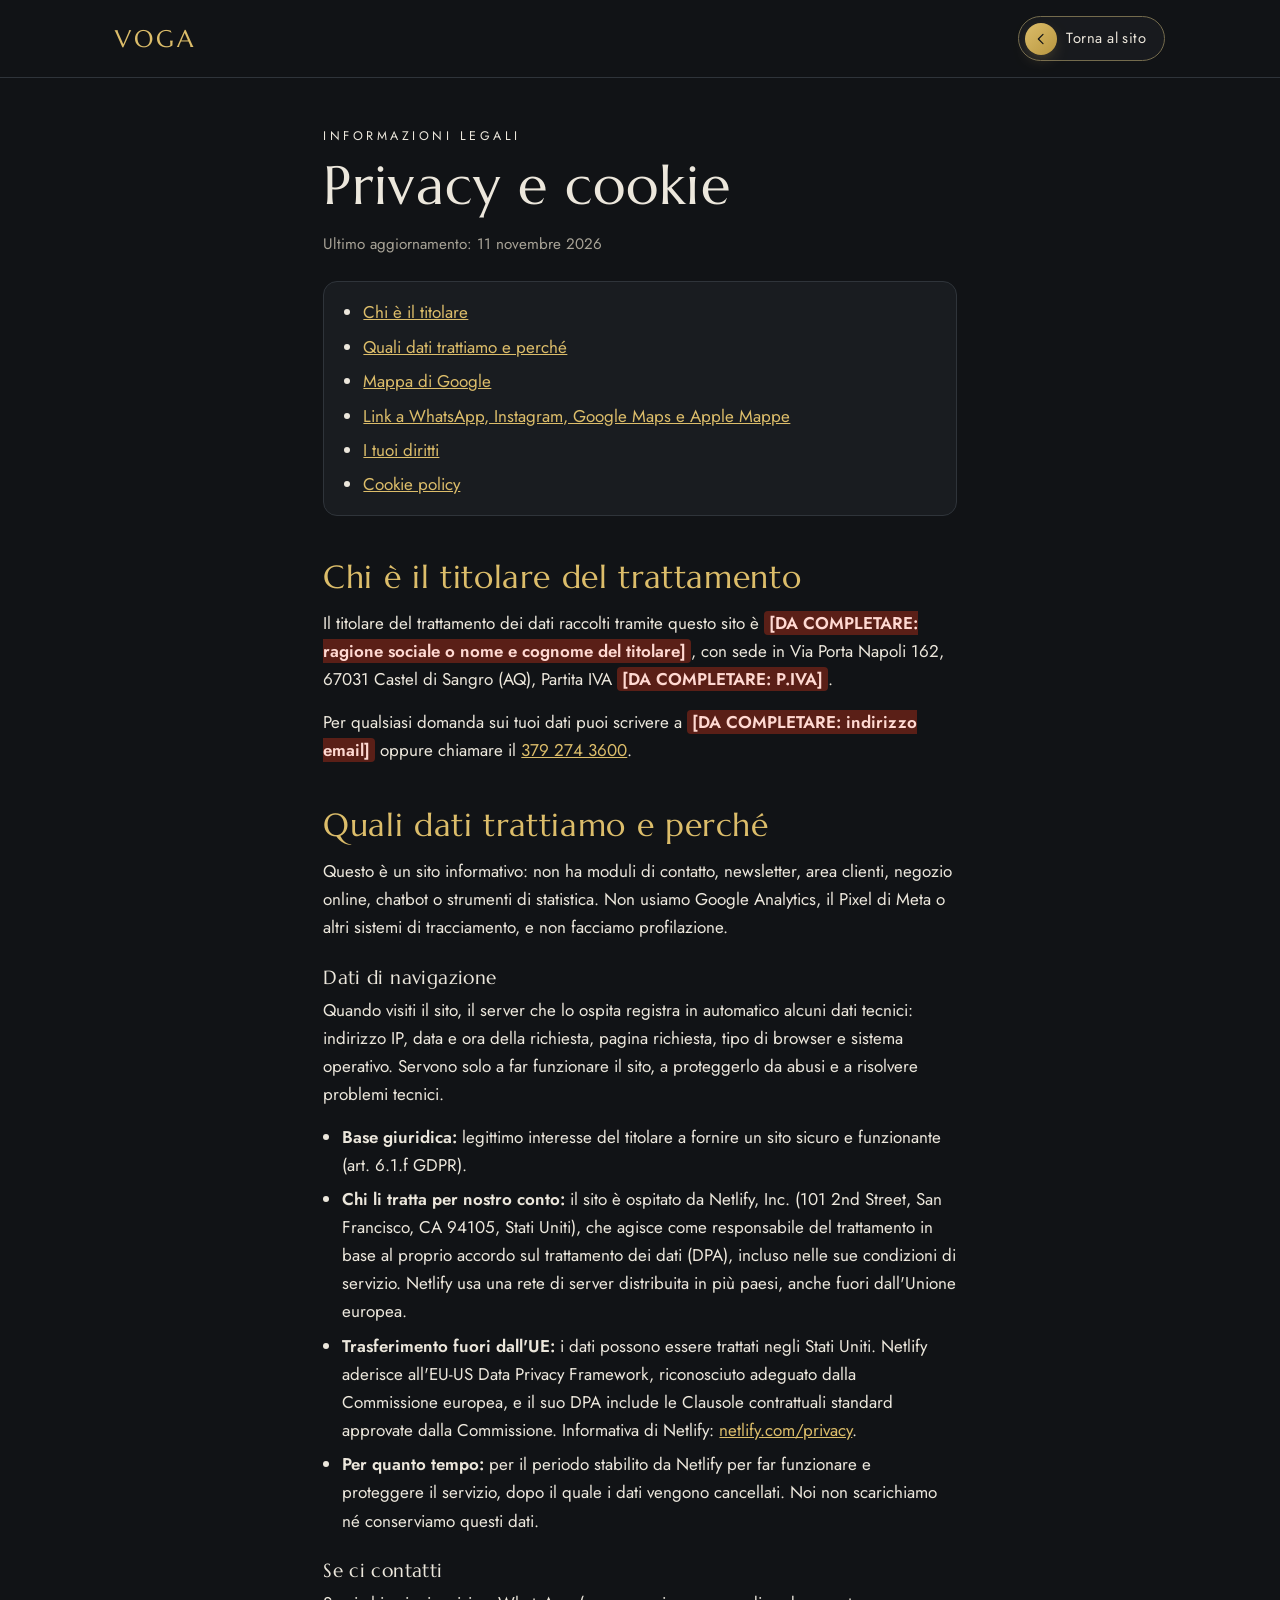
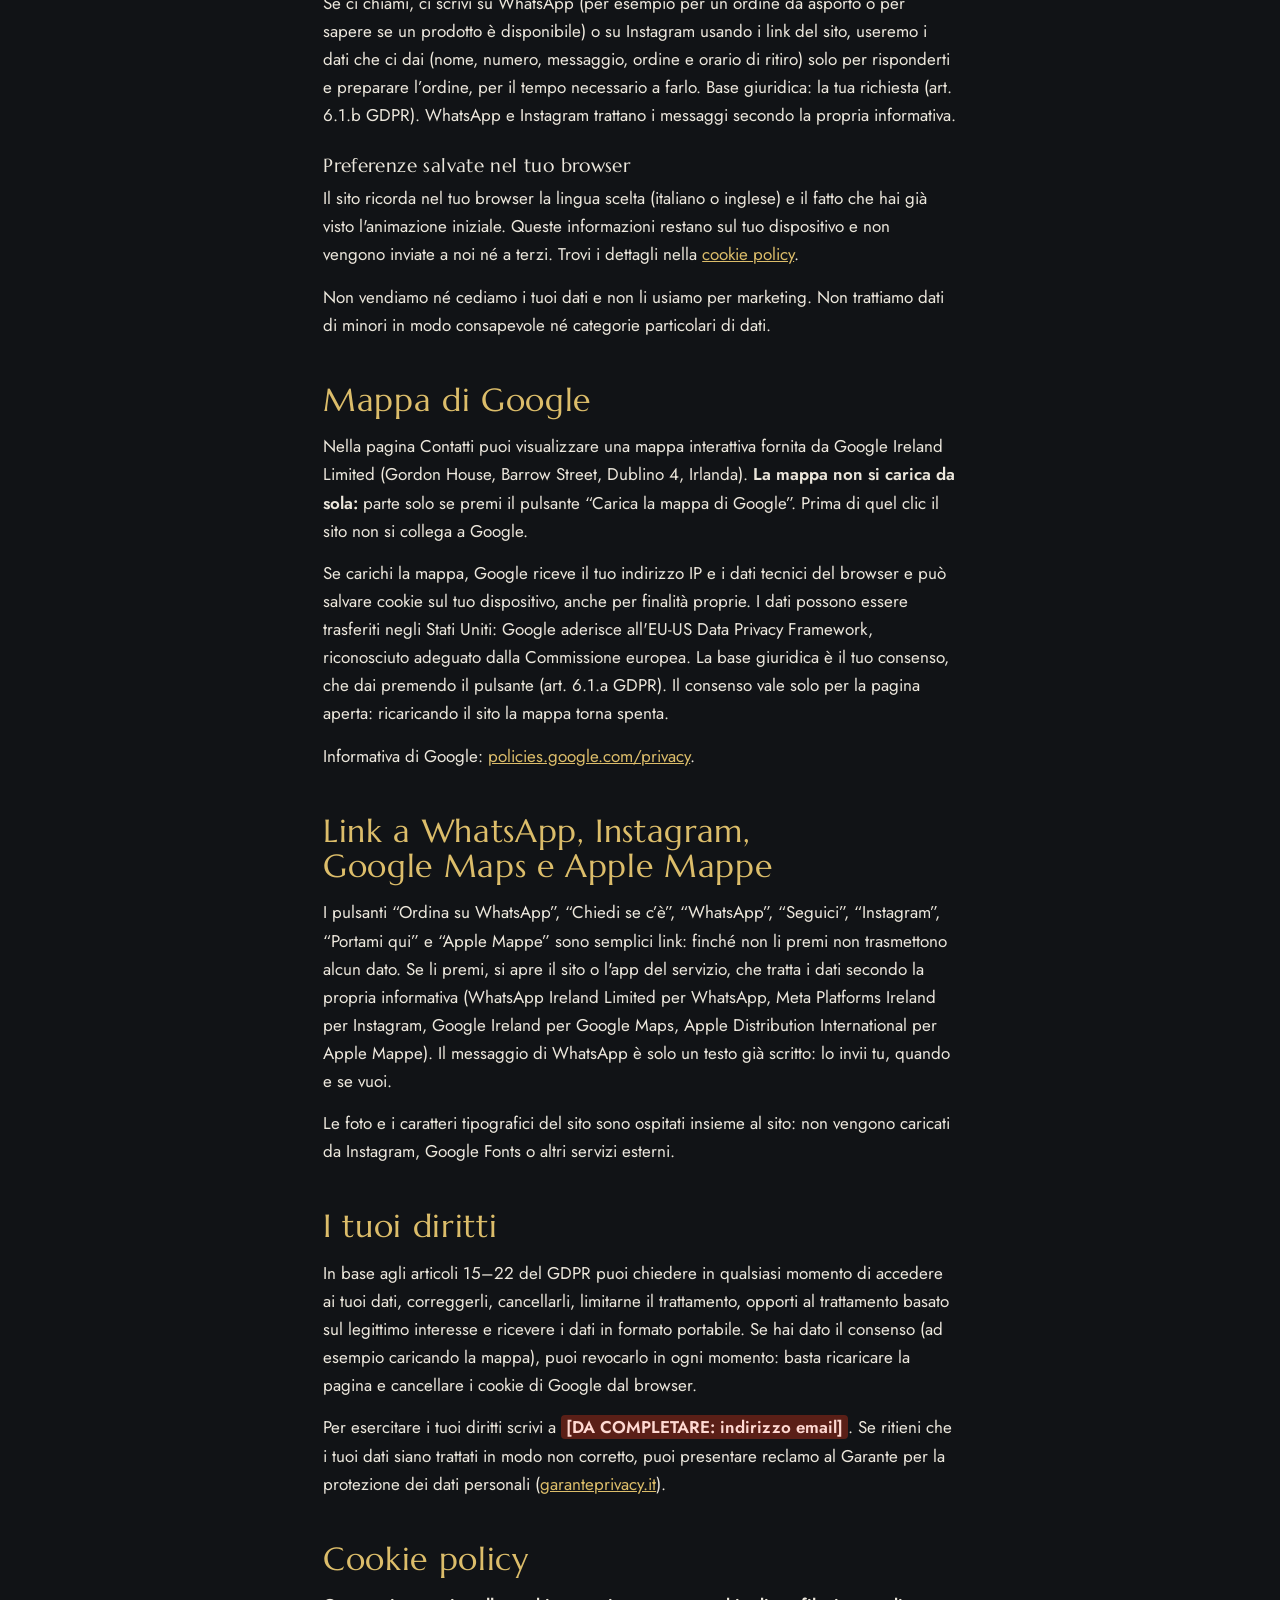
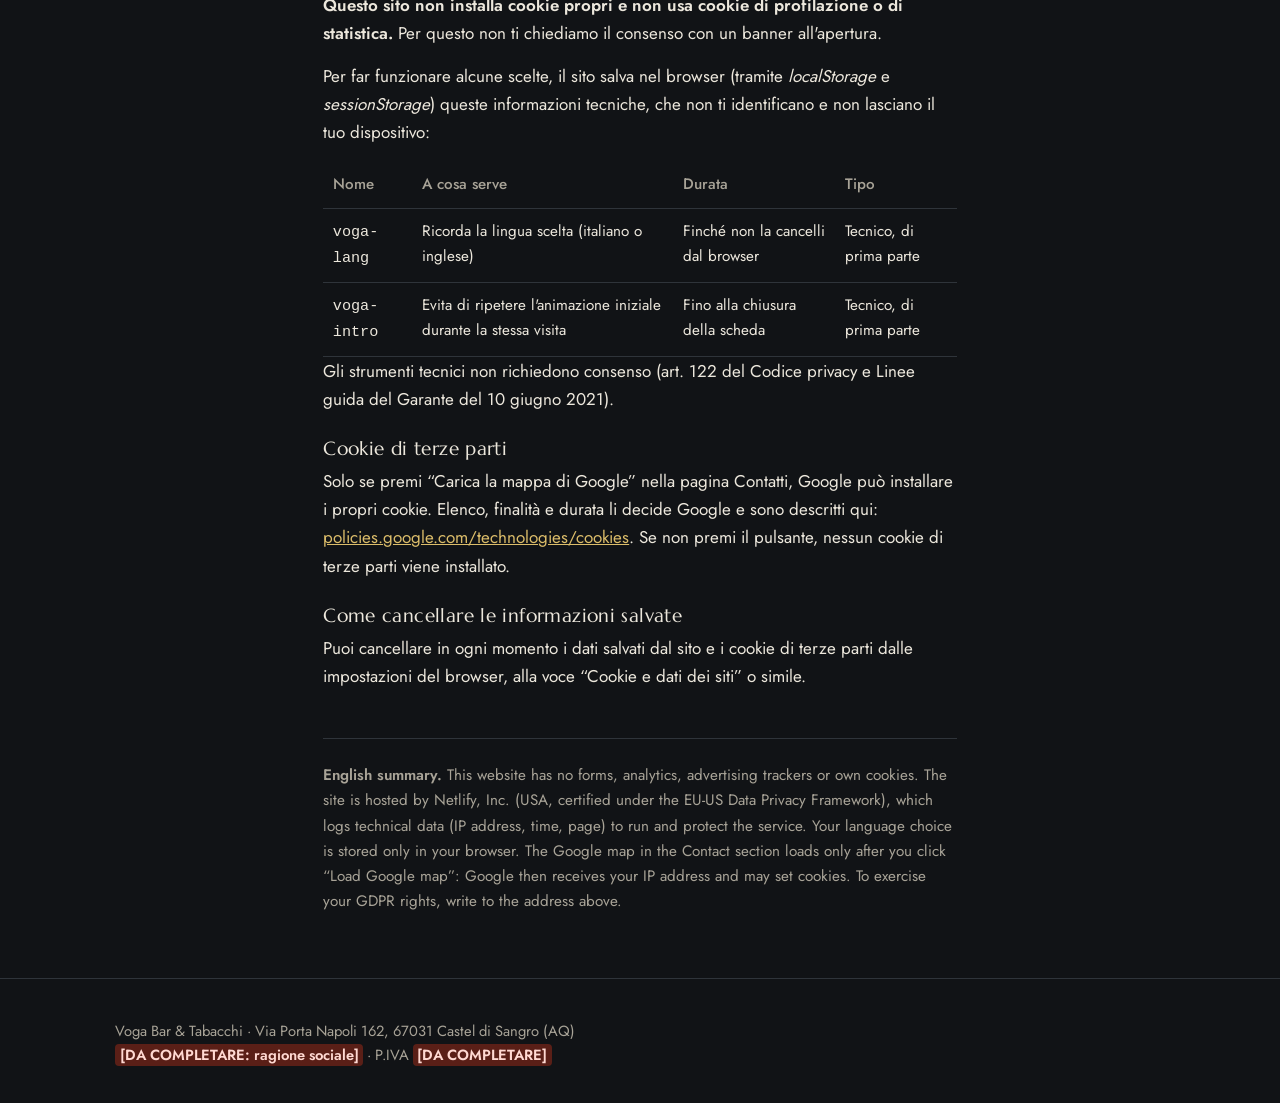
==== privacy.html @ 5a5ec434 "Prima versione sito" ====
<!doctype html>
<html lang="it">
<head>
<meta charset="utf-8">
<meta name="viewport" content="width=device-width,initial-scale=1,viewport-fit=cover">
<title>Privacy e cookie · Voga Bar &amp; Tabacchi</title>
<meta name="description" content="Informativa privacy e cookie policy del sito di Voga Bar &amp; Tabacchi, Castel di Sangro.">
<meta name="robots" content="noindex, follow">
<meta name="theme-color" content="#111316">
<link rel="icon" href="img/logo.svg" type="image/svg+xml">
<link rel="stylesheet" href="css/fonts.css">
<link rel="stylesheet" href="css/style.css">
<style>
  .legal-head { border-bottom: 1px solid var(--line); }
  .legal-head .wrap { display: flex; align-items: center; justify-content: space-between; gap: 1rem; padding-block: 1rem; }
  .legal-head .brand { font-family: var(--f-display); font-size: 1.5rem; letter-spacing: .12em; color: var(--gold); text-decoration: none; }
  .back { display: inline-flex; align-items: center; gap: .6rem; padding: .35rem 1.1rem .35rem .35rem; border-radius: 999px; border: 1px solid color-mix(in srgb, var(--gold) 40%, var(--line)); background: color-mix(in srgb, var(--panel) 85%, transparent); color: var(--text); text-decoration: none; font-size: .92rem; letter-spacing: .03em; transition: border-color .3s ease, background .3s ease, color .3s ease; -webkit-tap-highlight-color: transparent; }
  .back-ico { display: grid; place-items: center; width: 32px; height: 32px; border-radius: 50%; background: linear-gradient(135deg, var(--gold), var(--gold-deep)); color: var(--ink); box-shadow: 0 6px 18px -8px color-mix(in srgb, var(--gold) 70%, transparent); transition: transform .35s cubic-bezier(.2,.8,.2,1); }
  .back-ico svg { width: 16px; height: 16px; }
  .back:hover { border-color: var(--gold); color: var(--gold); }
  .back:hover .back-ico { transform: translateX(-3px); }
  .back:active .back-ico { transform: translateX(-3px) scale(.92); }
  @media (prefers-reduced-motion: reduce) { .back, .back-ico { transition: none; } }
  .legal { max-width: 46rem; padding-block: 3rem 4rem; }
  .legal h1 { font-size: clamp(2.2rem, 6vw, 3.4rem); margin-block: .6rem 1rem; }
  .legal h2 { font-size: clamp(1.5rem, 3.5vw, 2rem); margin-block: 2.75rem .9rem; color: var(--gold); }
  .legal h3 { font-size: 1.2rem; margin-block: 1.6rem .5rem; }
  .legal p, .legal li { color: var(--text); }
  .legal p + p, .legal p + ul, .legal ul + p { margin-top: .9rem; }
  .legal ul { padding-left: 1.2rem; margin: .6rem 0 0; }
  .legal li + li { margin-top: .4rem; }
  .legal .meta { color: var(--muted); font-size: .95rem; }
  .legal .toc { margin-top: 1.5rem; padding: 1rem 1.25rem; border: 1px solid var(--line); border-radius: 14px; background: var(--panel); }
  .legal .toc ul { margin: 0; }
  .legal table { width: 100%; border-collapse: collapse; margin-top: 1rem; font-size: .95rem; }
  .legal th, .legal td { text-align: left; vertical-align: top; padding: .65rem .6rem; border-bottom: 1px solid var(--line); }
  .legal th { color: var(--muted); font-weight: 500; }
  .legal .table-wrap { overflow-x: auto; }
  .skip { position: fixed; left: 1rem; top: -4rem; z-index: 120; background: var(--gold); color: var(--ink); padding: .6rem 1rem; border-radius: 999px; text-decoration: none; font-weight: 500; transition: top .2s; }
  .skip:focus { top: 1rem; }
  .todo { background: #5a1f17; color: #ffd9d2; padding: 0 .3em; border-radius: 4px; font-weight: 600; }
  .legal .en-note { margin-top: 3rem; padding-top: 1.5rem; border-top: 1px solid var(--line); color: var(--muted); font-size: .95rem; }
</style>
</head>
<body>
<a class="skip" href="#contenuto">Vai al contenuto</a>
<header class="legal-head">
  <div class="wrap">
    <a class="brand" href="index.html" aria-label="Voga, torna alla home">VOGA</a>
    <a class="back" href="index.html"><span class="back-ico" aria-hidden="true"><svg viewBox="0 0 24 24" fill="none" stroke="currentColor" stroke-width="1.8" stroke-linecap="round" stroke-linejoin="round"><path d="M15 5l-7 7 7 7"/></svg></span><span>Torna al sito</span></a>
  </div>
</header>

<main id="contenuto" class="wrap legal">
  <p class="eyebrow">Informazioni legali</p>
  <h1>Privacy e cookie</h1>
  <p class="meta">Ultimo aggiornamento: 11 novembre 2026</p>

  <nav class="toc" aria-label="Indice">
    <ul>
      <li><a href="#titolare">Chi è il titolare</a></li>
      <li><a href="#dati">Quali dati trattiamo e perché</a></li>
      <li><a href="#mappa">Mappa di Google</a></li>
      <li><a href="#link">Link a WhatsApp, Instagram, Google Maps e Apple Mappe</a></li>
      <li><a href="#diritti">I tuoi diritti</a></li>
      <li><a href="#cookie">Cookie policy</a></li>
    </ul>
  </nav>

  <h2 id="titolare">Chi è il titolare del trattamento</h2>
  <p>Il titolare del trattamento dei dati raccolti tramite questo sito è <span class="todo">[DA COMPLETARE: ragione sociale o nome e cognome del titolare]</span>, con sede in Via Porta Napoli 162, 67031 Castel di Sangro (AQ), Partita IVA <span class="todo">[DA COMPLETARE: P.IVA]</span>.</p>
  <p>Per qualsiasi domanda sui tuoi dati puoi scrivere a <span class="todo">[DA COMPLETARE: indirizzo email]</span> oppure chiamare il <a href="tel:+393792743600">379 274 3600</a>.</p>

  <h2 id="dati">Quali dati trattiamo e perché</h2>
  <p>Questo è un sito informativo: non ha moduli di contatto, newsletter, area clienti, negozio online, chatbot o strumenti di statistica. Non usiamo Google Analytics, il Pixel di Meta o altri sistemi di tracciamento, e non facciamo profilazione.</p>

  <h3>Dati di navigazione</h3>
  <p>Quando visiti il sito, il server che lo ospita registra in automatico alcuni dati tecnici: indirizzo IP, data e ora della richiesta, pagina richiesta, tipo di browser e sistema operativo. Servono solo a far funzionare il sito, a proteggerlo da abusi e a risolvere problemi tecnici.</p>
  <ul>
    <li><strong>Base giuridica:</strong> legittimo interesse del titolare a fornire un sito sicuro e funzionante (art. 6.1.f GDPR).</li>
    <li><strong>Chi li tratta per nostro conto:</strong> il sito è ospitato da Netlify, Inc. (101 2nd Street, San Francisco, CA 94105, Stati Uniti), che agisce come responsabile del trattamento in base al proprio accordo sul trattamento dei dati (DPA), incluso nelle sue condizioni di servizio. Netlify usa una rete di server distribuita in più paesi, anche fuori dall'Unione europea.</li>
    <li><strong>Trasferimento fuori dall'UE:</strong> i dati possono essere trattati negli Stati Uniti. Netlify aderisce all'EU-US Data Privacy Framework, riconosciuto adeguato dalla Commissione europea, e il suo DPA include le Clausole contrattuali standard approvate dalla Commissione. Informativa di Netlify: <a href="https://www.netlify.com/privacy/" target="_blank" rel="noopener">netlify.com/privacy</a>.</li>
    <li><strong>Per quanto tempo:</strong> per il periodo stabilito da Netlify per far funzionare e proteggere il servizio, dopo il quale i dati vengono cancellati. Noi non scarichiamo né conserviamo questi dati.</li>
  </ul>

  <h3>Se ci contatti</h3>
  <p>Se ci chiami, ci scrivi su WhatsApp (per esempio per un ordine da asporto o per sapere se un prodotto è disponibile) o su Instagram usando i link del sito, useremo i dati che ci dai (nome, numero, messaggio, ordine e orario di ritiro) solo per risponderti e preparare l’ordine, per il tempo necessario a farlo. Base giuridica: la tua richiesta (art. 6.1.b GDPR). WhatsApp e Instagram trattano i messaggi secondo la propria informativa.</p>

  <h3>Preferenze salvate nel tuo browser</h3>
  <p>Il sito ricorda nel tuo browser la lingua scelta (italiano o inglese) e il fatto che hai già visto l'animazione iniziale. Queste informazioni restano sul tuo dispositivo e non vengono inviate a noi né a terzi. Trovi i dettagli nella <a href="#cookie">cookie policy</a>.</p>

  <p>Non vendiamo né cediamo i tuoi dati e non li usiamo per marketing. Non trattiamo dati di minori in modo consapevole né categorie particolari di dati.</p>

  <h2 id="mappa">Mappa di Google</h2>
  <p>Nella pagina Contatti puoi visualizzare una mappa interattiva fornita da Google Ireland Limited (Gordon House, Barrow Street, Dublino 4, Irlanda). <strong>La mappa non si carica da sola:</strong> parte solo se premi il pulsante “Carica la mappa di Google”. Prima di quel clic il sito non si collega a Google.</p>
  <p>Se carichi la mappa, Google riceve il tuo indirizzo IP e i dati tecnici del browser e può salvare cookie sul tuo dispositivo, anche per finalità proprie. I dati possono essere trasferiti negli Stati Uniti: Google aderisce all'EU-US Data Privacy Framework, riconosciuto adeguato dalla Commissione europea. La base giuridica è il tuo consenso, che dai premendo il pulsante (art. 6.1.a GDPR). Il consenso vale solo per la pagina aperta: ricaricando il sito la mappa torna spenta.</p>
  <p>Informativa di Google: <a href="https://policies.google.com/privacy?hl=it" target="_blank" rel="noopener">policies.google.com/privacy</a>.</p>

  <h2 id="link">Link a WhatsApp, Instagram, Google Maps e Apple Mappe</h2>
  <p>I pulsanti “Ordina su WhatsApp”, “Chiedi se c’è”, “WhatsApp”, “Seguici”, “Instagram”, “Portami qui” e “Apple Mappe” sono semplici link: finché non li premi non trasmettono alcun dato. Se li premi, si apre il sito o l'app del servizio, che tratta i dati secondo la propria informativa (WhatsApp Ireland Limited per WhatsApp, Meta Platforms Ireland per Instagram, Google Ireland per Google Maps, Apple Distribution International per Apple Mappe). Il messaggio di WhatsApp è solo un testo già scritto: lo invii tu, quando e se vuoi.</p>
  <p>Le foto e i caratteri tipografici del sito sono ospitati insieme al sito: non vengono caricati da Instagram, Google Fonts o altri servizi esterni.</p>

  <h2 id="diritti">I tuoi diritti</h2>
  <p>In base agli articoli 15–22 del GDPR puoi chiedere in qualsiasi momento di accedere ai tuoi dati, correggerli, cancellarli, limitarne il trattamento, opporti al trattamento basato sul legittimo interesse e ricevere i dati in formato portabile. Se hai dato il consenso (ad esempio caricando la mappa), puoi revocarlo in ogni momento: basta ricaricare la pagina e cancellare i cookie di Google dal browser.</p>
  <p>Per esercitare i tuoi diritti scrivi a <span class="todo">[DA COMPLETARE: indirizzo email]</span>. Se ritieni che i tuoi dati siano trattati in modo non corretto, puoi presentare reclamo al Garante per la protezione dei dati personali (<a href="https://www.garanteprivacy.it" target="_blank" rel="noopener">garanteprivacy.it</a>).</p>

  <h2 id="cookie">Cookie policy</h2>
  <p><strong>Questo sito non installa cookie propri e non usa cookie di profilazione o di statistica.</strong> Per questo non ti chiediamo il consenso con un banner all'apertura.</p>
  <p>Per far funzionare alcune scelte, il sito salva nel browser (tramite <em>localStorage</em> e <em>sessionStorage</em>) queste informazioni tecniche, che non ti identificano e non lasciano il tuo dispositivo:</p>
  <div class="table-wrap">
    <table>
      <thead><tr><th scope="col">Nome</th><th scope="col">A cosa serve</th><th scope="col">Durata</th><th scope="col">Tipo</th></tr></thead>
      <tbody>
        <tr><td><code>voga-lang</code></td><td>Ricorda la lingua scelta (italiano o inglese)</td><td>Finché non la cancelli dal browser</td><td>Tecnico, di prima parte</td></tr>
        <tr><td><code>voga-intro</code></td><td>Evita di ripetere l'animazione iniziale durante la stessa visita</td><td>Fino alla chiusura della scheda</td><td>Tecnico, di prima parte</td></tr>
      </tbody>
    </table>
  </div>
  <p>Gli strumenti tecnici non richiedono consenso (art. 122 del Codice privacy e Linee guida del Garante del 10 giugno 2021).</p>

  <h3>Cookie di terze parti</h3>
  <p>Solo se premi “Carica la mappa di Google” nella pagina Contatti, Google può installare i propri cookie. Elenco, finalità e durata li decide Google e sono descritti qui: <a href="https://policies.google.com/technologies/cookies?hl=it" target="_blank" rel="noopener">policies.google.com/technologies/cookies</a>. Se non premi il pulsante, nessun cookie di terze parti viene installato.</p>

  <h3>Come cancellare le informazioni salvate</h3>
  <p>Puoi cancellare in ogni momento i dati salvati dal sito e i cookie di terze parti dalle impostazioni del browser, alla voce “Cookie e dati dei siti” o simile.</p>

  <p class="en-note" lang="en"><strong>English summary.</strong> This website has no forms, analytics, advertising trackers or own cookies. The site is hosted by Netlify, Inc. (USA, certified under the EU-US Data Privacy Framework), which logs technical data (IP address, time, page) to run and protect the service. Your language choice is stored only in your browser. The Google map in the Contact section loads only after you click “Load Google map”: Google then receives your IP address and may set cookies. To exercise your GDPR rights, write to the address above.</p>
</main>

<footer class="site-foot">
  <div class="wrap">
    <p>Voga Bar &amp; Tabacchi · Via Porta Napoli 162, 67031 Castel di Sangro (AQ)<br>
      <span class="todo">[DA COMPLETARE: ragione sociale]</span> · P.IVA <span class="todo">[DA COMPLETARE]</span></p>
  </div>
</footer>
</body>
</html>
---- css/fonts.css ----
/* Font ospitati sul sito (nessuna connessione a Google Fonts). Licenza SIL OFL 1.1: vedi /fonts */
@font-face { font-family: "Jost"; font-style: normal; font-weight: 400 600; font-display: swap; src: url(../fonts/jost-latin-ext.woff2) format("woff2"); unicode-range: U+0100-02BA, U+02BD-02C5, U+02C7-02CC, U+02CE-02D7, U+02DD-02FF, U+0304, U+0308, U+0329, U+1D00-1DBF, U+1E00-1E9F, U+1EF2-1EFF, U+2020, U+20A0-20AB, U+20AD-20C4, U+2113, U+2C60-2C7F, U+A720-A7FF; }
@font-face { font-family: "Jost"; font-style: normal; font-weight: 400 600; font-display: swap; src: url(../fonts/jost-latin.woff2) format("woff2"); unicode-range: U+0000-00FF, U+0131, U+0152-0153, U+02BB-02BC, U+02C6, U+02DA, U+02DC, U+0304, U+0308, U+0329, U+2000-206F, U+20AC, U+2122, U+2191, U+2193, U+2212, U+2215, U+FEFF, U+FFFD; }
@font-face { font-family: "Marcellus"; font-style: normal; font-weight: 400; font-display: swap; src: url(../fonts/marcellus-latin-ext.woff2) format("woff2"); unicode-range: U+0100-02BA, U+02BD-02C5, U+02C7-02CC, U+02CE-02D7, U+02DD-02FF, U+0304, U+0308, U+0329, U+1D00-1DBF, U+1E00-1E9F, U+1EF2-1EFF, U+2020, U+20A0-20AB, U+20AD-20C4, U+2113, U+2C60-2C7F, U+A720-A7FF; }
@font-face { font-family: "Marcellus"; font-style: normal; font-weight: 400; font-display: swap; src: url(../fonts/marcellus-latin.woff2) format("woff2"); unicode-range: U+0000-00FF, U+0131, U+0152-0153, U+02BB-02BC, U+02C6, U+02DA, U+02DC, U+0304, U+0308, U+0329, U+2000-206F, U+20AC, U+2122, U+2191, U+2193, U+2212, U+2215, U+FEFF, U+FFFD; }
---- css/style.css ----
/* Voga: nero e oro come il logo. Testata con logo e menu, pagine a blocchi alternati foto/testo, fascia orari con stato "aperto ora". */
:root {
  --ink: #111316;
  --panel: #191c20;
  --panel-2: #22262b;
  --line: #2f343a;
  --gold: #dcbd6a;
  --gold-deep: #b8963f;
  --text: #ece7dc;
  --muted: #a8a397;
  --open: #7fc79a;
  --closed: #e08a7a;
  --f-display: "Marcellus", "Times New Roman", Georgia, serif;
  --f-body: "Jost", "Helvetica Neue", Arial, sans-serif;
  color-scheme: dark;
}
* { box-sizing: border-box; }
html { scroll-behavior: smooth; }
body { margin: 0; background: var(--ink); color: var(--text); font-family: var(--f-body); font-size: 1.0625rem; line-height: 1.65; }
img { max-width: 100%; display: block; }
a { color: var(--gold); }
a:focus-visible, button:focus-visible { outline: 2px solid var(--gold); outline-offset: 3px; }
h1, h2, h3 { font-family: var(--f-display); font-weight: 400; line-height: 1.1; margin: 0; text-wrap: balance; letter-spacing: .02em; }
h1 { font-size: clamp(2.6rem, 7vw, 4.6rem); }
h2 { font-size: clamp(2rem, 4.5vw, 3rem); }
h3 { font-size: 1.5rem; }
p { margin: 0; }
.wrap { max-width: 72rem; margin: 0 auto; padding-inline: max(16px, 4vw); }
.eyebrow { font-size: .78rem; letter-spacing: .28em; text-transform: uppercase; color: var(--gold); }
.rule { display: flex; align-items: center; gap: .9rem; }
.rule::before, .rule::after { content: ""; height: 1px; background: var(--gold); opacity: .6; width: 2.5rem; }
.lead { font-size: 1.15rem; color: var(--muted); max-width: 38rem; }

/* Lingua: mostra solo la lingua attiva */
html[data-lang="it"] .en, html[data-lang="en"] .it { display: none !important; }

/* Testata */
.site-head { position: sticky; top: env(safe-area-inset-top, 0px); z-index: 20; background: color-mix(in srgb, var(--ink) 92%, transparent); backdrop-filter: blur(8px); border-bottom: 1px solid var(--line); }
.site-head .wrap { display: flex; align-items: center; gap: 1.5rem; padding-block: .6rem; }
.brand { display: block; line-height: 0; }
.logo { display: block; width: 120px; height: auto; }
.menu { display: flex; gap: 1.4rem; margin-left: auto; font-size: .92rem; letter-spacing: .08em; text-transform: uppercase; }
.menu a { color: var(--text); text-decoration: none; padding-block: .3rem; border-bottom: 1px solid transparent; }
.menu a[aria-current="page"] { color: var(--gold); border-bottom-color: var(--gold); }
@media (hover: hover) { .menu a:hover { color: var(--gold); border-bottom-color: var(--gold); } }
.lang { background: none; border: 1px solid var(--gold); color: var(--gold); font: 600 .8rem var(--f-body); letter-spacing: .12em; padding: .45rem .7rem; border-radius: 999px; cursor: pointer; }
@media (hover: hover) { .lang:hover { background: var(--gold); color: var(--ink); } }
.menu-toggle { display: none; margin-left: auto; background: none; border: 1px solid var(--line); color: var(--text); border-radius: 8px; padding: .45rem .7rem; font: 500 .85rem var(--f-body); letter-spacing: .1em; text-transform: uppercase; cursor: pointer; }

/* Hero */
.hero { position: relative; min-height: 32rem; display: grid; align-items: end; overflow: hidden; }
.hero > img { position: absolute; inset: 0; width: 100%; height: 100%; object-fit: cover; object-position: 70% 45%; }
.hero::after { content: ""; position: absolute; inset: 0; background: linear-gradient(90deg, rgba(17,19,22,.88) 0%, rgba(17,19,22,.55) 55%, rgba(17,19,22,.2) 100%), linear-gradient(180deg, transparent 55%, var(--ink) 100%); }
.hero .wrap { position: relative; z-index: 1; padding-block: 5rem 3rem; display: grid; gap: 1.1rem; }
.hero .lead { color: var(--text); opacity: .9; }
.page-hero { padding-block: 3.5rem 1rem; display: grid; gap: 1rem; }

/* Pulsanti */
.actions { display: flex; flex-wrap: wrap; gap: .75rem; margin-top: .5rem; }
.btn { display: inline-flex; align-items: center; gap: .55rem; padding: .8rem 1.3rem; border-radius: 999px; font-weight: 500; letter-spacing: .04em; text-decoration: none; border: 1px solid var(--gold); color: var(--gold); }
.btn-solid { background: var(--gold); color: var(--ink); }
@media (hover: hover) { .btn:hover { background: var(--gold-deep); border-color: var(--gold-deep); color: var(--ink); } }
.btn svg { width: 1.1em; height: 1.1em; }

/* Stato apertura */
.status { display: inline-flex; align-items: center; gap: .55rem; font-size: .92rem; padding: .35rem .8rem; border-radius: 999px; background: var(--panel); border: 1px solid var(--line); width: fit-content; }
.status .dot { width: .6rem; height: .6rem; border-radius: 50%; background: var(--muted); }
.status[data-state="open"] .dot { background: var(--open); box-shadow: 0 0 0 4px color-mix(in srgb, var(--open) 25%, transparent); }
.status[data-state="closed"] .dot { background: var(--closed); }

/* Sezioni */
section { padding-block: 4.5rem; }
.section-head { display: grid; gap: .8rem; margin-bottom: 2.25rem; max-width: 44rem; }

/* Tre servizi in home */
.trio { display: grid; grid-template-columns: repeat(3, minmax(0, 1fr)); gap: 1.25rem; }
.tile { position: relative; display: grid; grid-template-rows: auto 1fr; background: var(--panel); border: 1px solid var(--line); border-radius: 14px; overflow: hidden; text-decoration: none; color: var(--text); }
.tile .ph { aspect-ratio: 4 / 3; max-width: 100%; overflow: hidden; background: var(--panel-2); }
.tile .ph img { width: 100%; height: 100%; object-fit: cover; transition: transform .5s ease; }
@media (hover: hover) { .tile:hover .ph img { transform: scale(1.04); } }
.tile .body { padding: 1.3rem 1.4rem 1.5rem; display: grid; gap: .5rem; align-content: start; }
.tile .more { color: var(--gold); font-size: .9rem; letter-spacing: .08em; text-transform: uppercase; margin-top: .4rem; }
.shell-mark { display: grid; place-items: center; height: 100%; font-family: var(--f-display); font-size: 4.5rem; color: var(--gold); background: radial-gradient(circle at 50% 40%, var(--panel-2), var(--ink)); }
.shell-mark small { display: block; font-family: var(--f-body); font-size: .8rem; letter-spacing: .3em; color: var(--muted); text-align: center; }

/* Orari */
.hours { display: grid; grid-template-columns: minmax(0, 1fr) minmax(0, 1fr); gap: 1.25rem; }
.hours-card { background: var(--panel); border: 1px solid var(--line); border-radius: 14px; padding: 1.6rem; display: grid; gap: 1rem; align-content: start; }
.hours-card dl { margin: 0; display: grid; grid-template-columns: 1fr auto; gap: .6rem 1rem; font-variant-numeric: tabular-nums; }
.hours-card dt { color: var(--muted); }
.hours-card dd { margin: 0; text-align: right; }
.hours-card .big { font-family: var(--f-display); font-size: 2.4rem; color: var(--gold); line-height: 1; }

/* Blocchi foto + testo */
.split { display: grid; grid-template-columns: minmax(0, 1fr) minmax(0, 1fr); gap: 2.5rem; align-items: center; }
.split + .split { margin-top: 4rem; }
.split.rev > :first-child { order: 2; }
.split .txt { display: grid; gap: 1rem; }
.frame { border-radius: 14px; overflow: hidden; border: 1px solid var(--line); aspect-ratio: 4 / 3; max-width: 100%; }
.frame img { width: 100%; height: 100%; object-fit: cover; }
.gallery { display: grid; grid-template-columns: repeat(4, minmax(0, 1fr)); gap: .75rem; }
.gallery figure { margin: 0; border-radius: 10px; overflow: hidden; aspect-ratio: 1; max-width: 100%; border: 1px solid var(--line); }
.gallery img { width: 100%; height: 100%; object-fit: cover; }

/* Elenco servizi */
.services { list-style: none; margin: 0; padding: 0; display: grid; grid-template-columns: repeat(3, minmax(0, 1fr)); gap: 1rem; }
.services li { background: var(--panel); border: 1px solid var(--line); border-radius: 12px; padding: 1.25rem 1.3rem; display: grid; gap: .35rem; align-content: start; }
.services strong { font-family: var(--f-display); font-weight: 400; font-size: 1.25rem; color: var(--gold); }
.services span { color: var(--muted); font-size: .96rem; }
.note { margin-top: 1.5rem; color: var(--muted); font-size: .9rem; }

/* Numeri grandi stazione */
.facts { display: grid; grid-template-columns: repeat(3, minmax(0, 1fr)); gap: 1rem; margin-bottom: 2.5rem; }
.fact { border-top: 1px solid var(--gold); padding-top: 1rem; display: grid; gap: .2rem; }
.fact b { font-family: var(--f-display); font-weight: 400; font-size: 2.6rem; color: var(--gold); line-height: 1; }
.fact span { color: var(--muted); }

/* Contatti */
.contact-grid { display: grid; grid-template-columns: minmax(0, 1fr) minmax(0, 1.2fr); gap: 2rem; align-items: stretch; }
.contact-list { display: grid; gap: 1.5rem; align-content: start; }
.contact-list .item { display: grid; gap: .3rem; padding-bottom: 1.25rem; border-bottom: 1px solid var(--line); }
.contact-list .val { font-size: 1.3rem; }
.map { position: relative; border-radius: 14px; overflow: hidden; border: 1px solid var(--line); min-height: 22rem; background: var(--panel); }
.map::before { content: "Via Porta Napoli 162 · Castel di Sangro"; position: absolute; inset: 0; display: grid; place-items: center; color: var(--muted); font-size: .9rem; letter-spacing: .1em; text-transform: uppercase; }
.map iframe { position: relative; }
.map iframe { width: 100%; height: 100%; min-height: 22rem; border: 0; filter: grayscale(.4) invert(.9) hue-rotate(180deg); }

/* Piè di pagina */
.site-foot { border-top: 1px solid var(--line); padding-block: 2.5rem; color: var(--muted); font-size: .92rem; }
.site-foot .wrap { display: grid; grid-template-columns: auto 1fr auto; gap: 2rem; align-items: center; }
.site-foot .logo { width: 140px; }
.site-foot a { color: var(--text); }

@media (max-width: 860px) {
  .menu-toggle { display: inline-block; }
  .site-head .wrap { flex-wrap: wrap; }
  .menu { display: none; order: 3; width: 100%; flex-direction: column; gap: .2rem; margin-left: 0; padding-block: .5rem; }
  .site-head.open .menu { display: flex; }
  .trio, .services, .facts { grid-template-columns: 1fr; }
  .hours, .split, .contact-grid { grid-template-columns: 1fr; }
  .split.rev > :first-child { order: 0; }
  .gallery { grid-template-columns: repeat(2, minmax(0, 1fr)); }
  .site-foot .wrap { grid-template-columns: 1fr; }
  .hero { min-height: 26rem; }
}
@media (prefers-reduced-motion: reduce) {
  html { scroll-behavior: auto; }
  .tile .ph img { transition: none; }
}
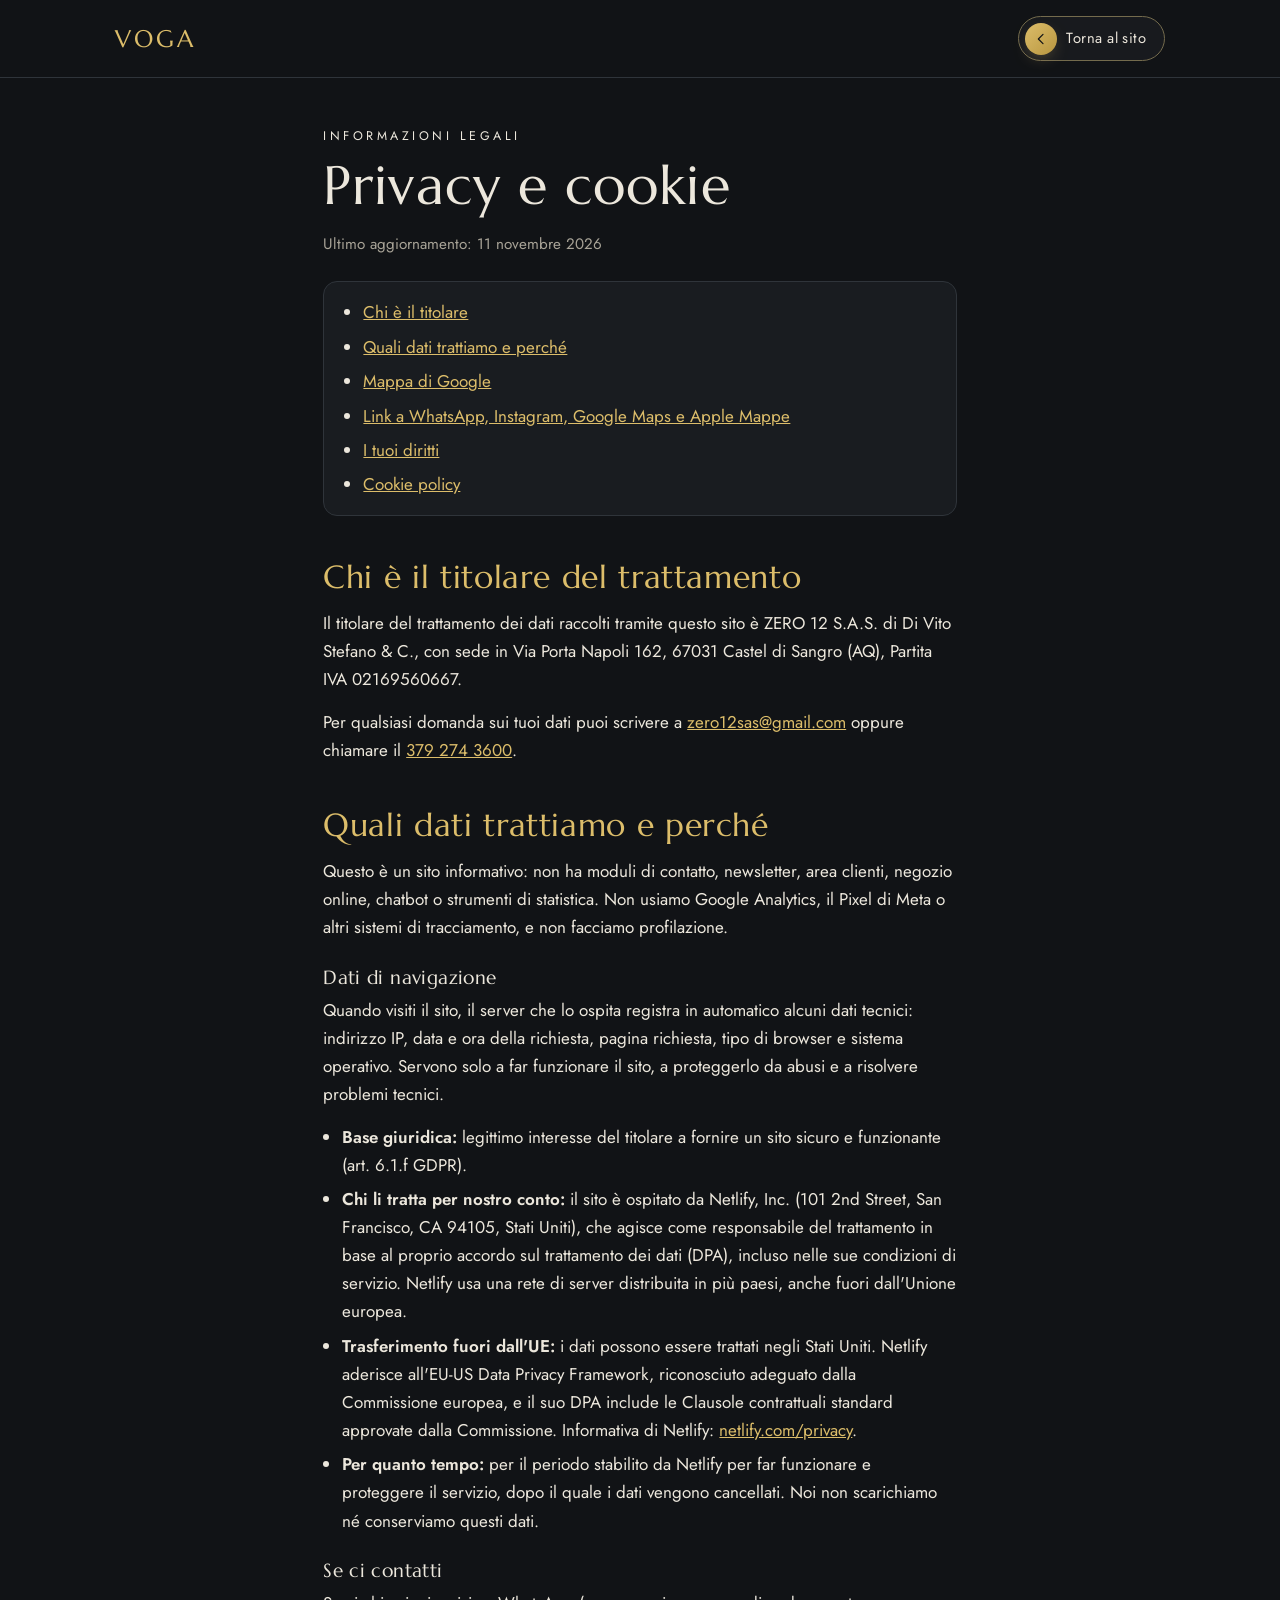
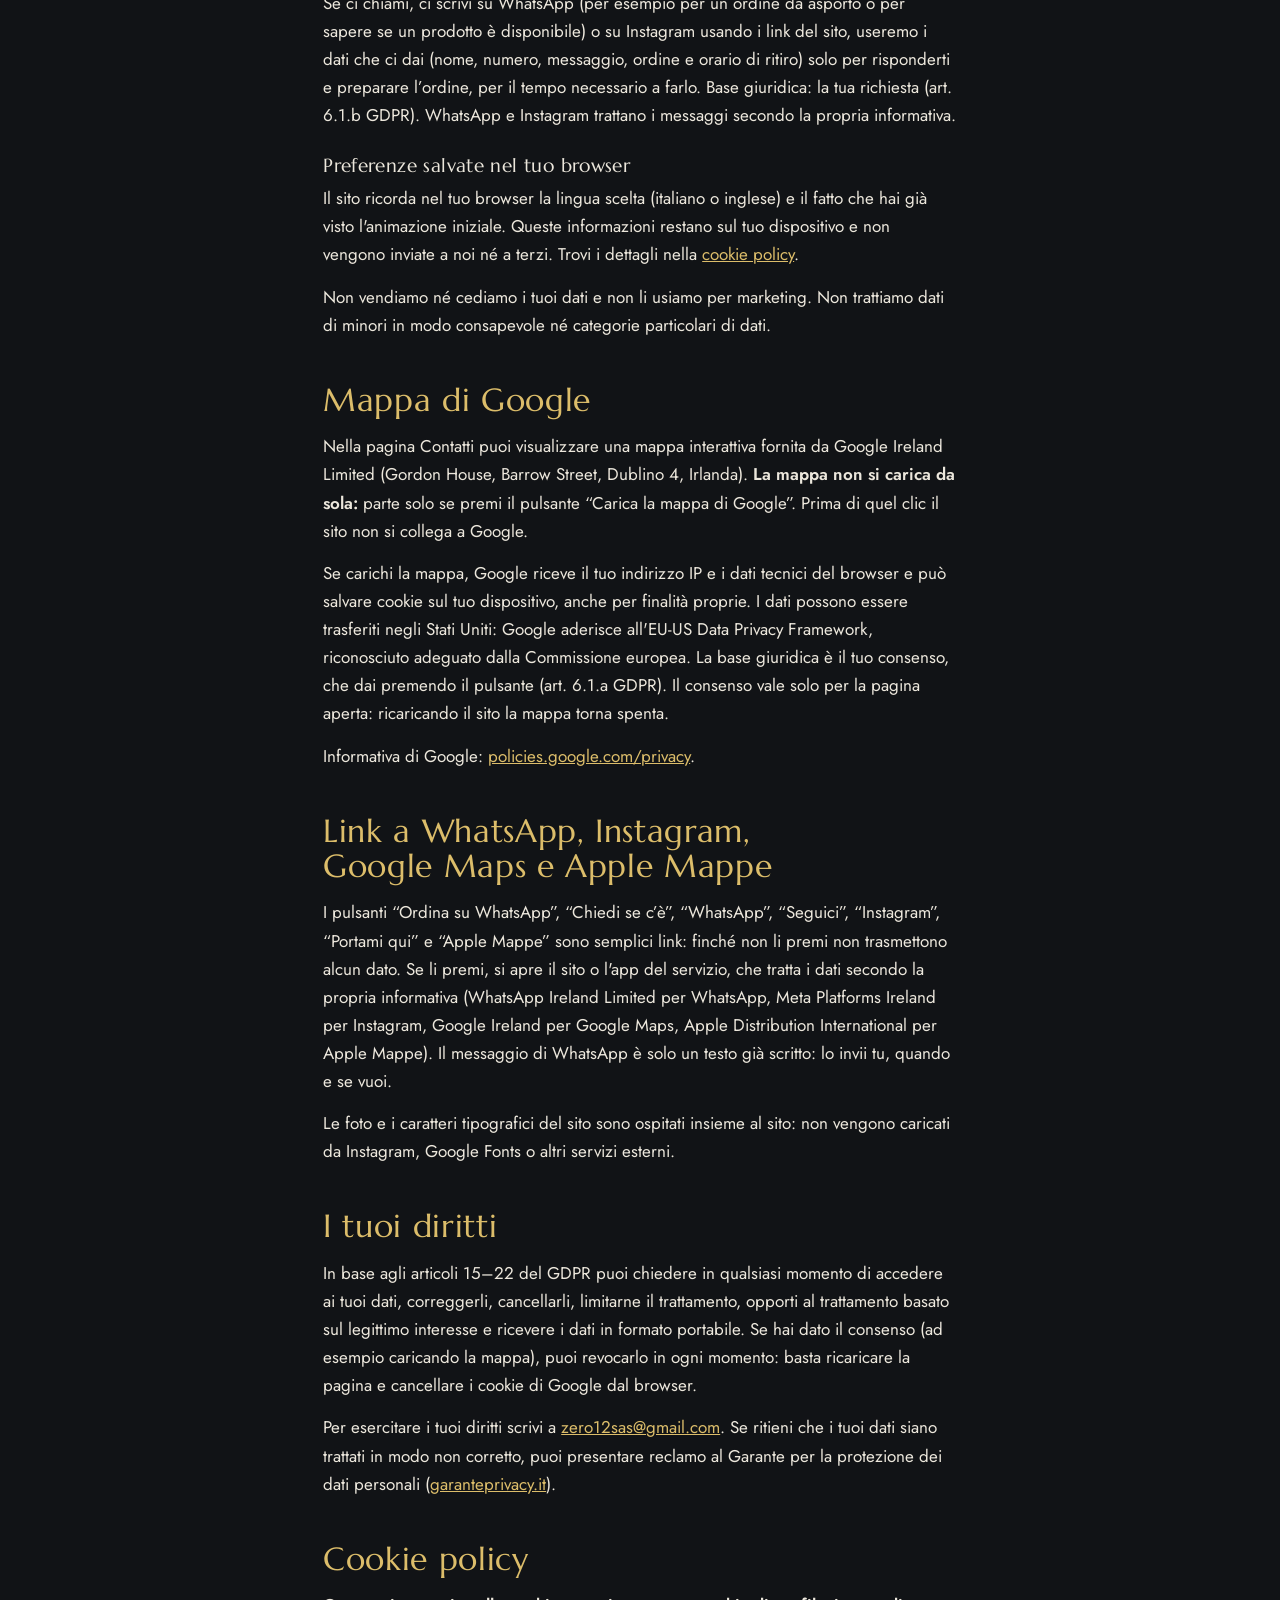
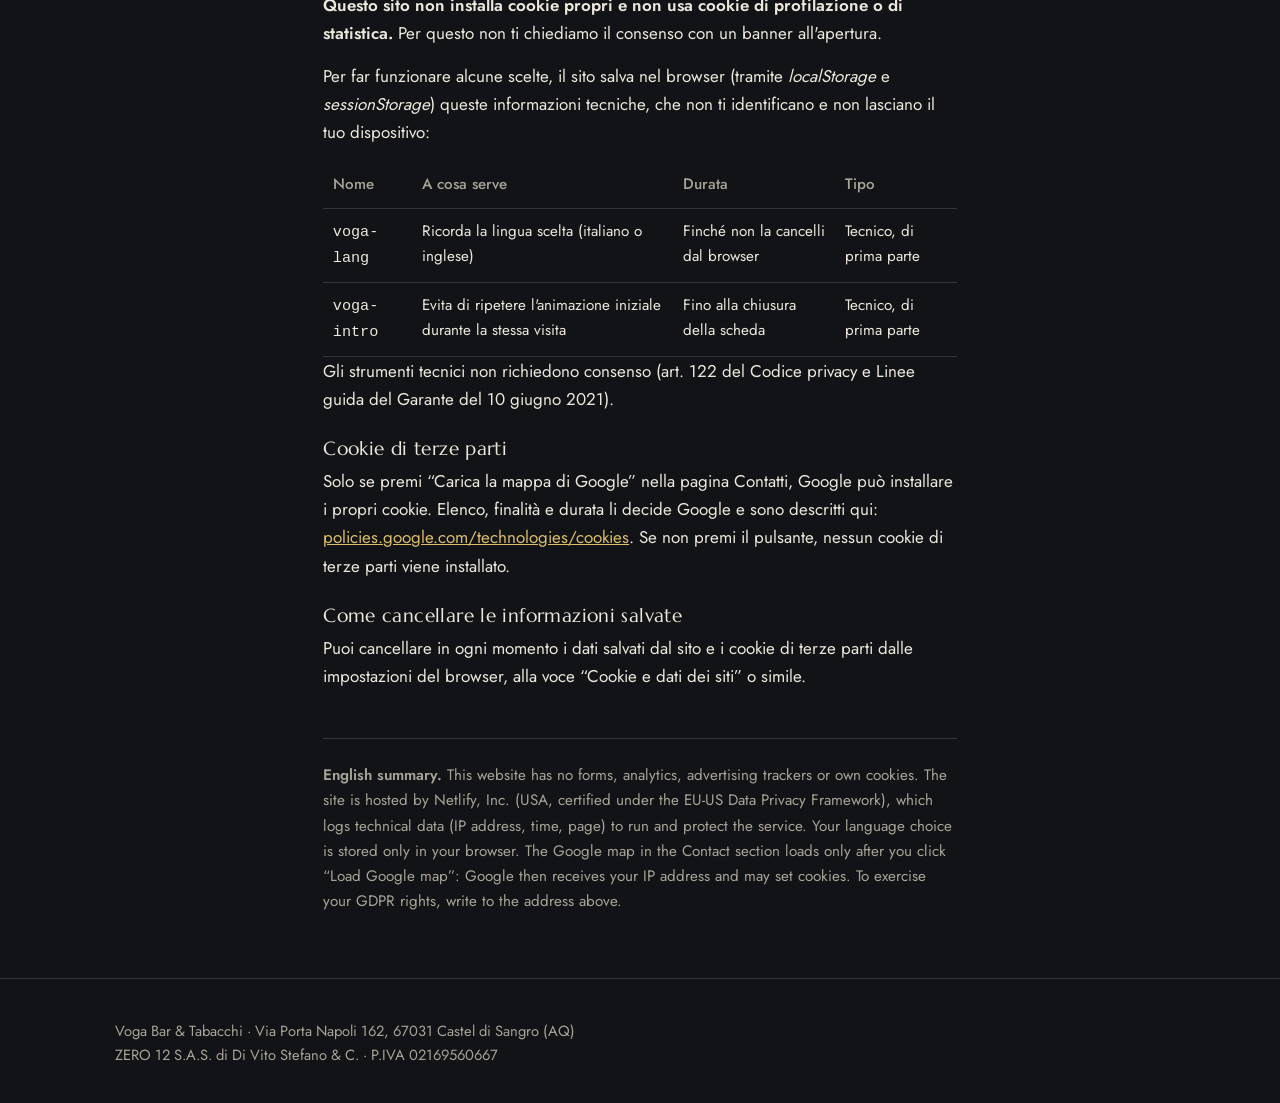
==== commit 7cd76cde: "Add files via upload" ====
--- a/privacy.html
+++ b/privacy.html
@@ -68,8 +68,8 @@
   </nav>
 
   <h2 id="titolare">Chi è il titolare del trattamento</h2>
-  <p>Il titolare del trattamento dei dati raccolti tramite questo sito è <span class="todo">[DA COMPLETARE: ragione sociale o nome e cognome del titolare]</span>, con sede in Via Porta Napoli 162, 67031 Castel di Sangro (AQ), Partita IVA <span class="todo">[DA COMPLETARE: P.IVA]</span>.</p>
-  <p>Per qualsiasi domanda sui tuoi dati puoi scrivere a <span class="todo">[DA COMPLETARE: indirizzo email]</span> oppure chiamare il <a href="tel:+393792743600">379 274 3600</a>.</p>
+  <p>Il titolare del trattamento dei dati raccolti tramite questo sito è ZERO 12 S.A.S. di Di Vito Stefano &amp; C., con sede in Via Porta Napoli 162, 67031 Castel di Sangro (AQ), Partita IVA 02169560667.</p>
+  <p>Per qualsiasi domanda sui tuoi dati puoi scrivere a <a href="mailto:zero12sas@gmail.com">zero12sas@gmail.com</a> oppure chiamare il <a href="tel:+393792743600">379 274 3600</a>.</p>
 
   <h2 id="dati">Quali dati trattiamo e perché</h2>
   <p>Questo è un sito informativo: non ha moduli di contatto, newsletter, area clienti, negozio online, chatbot o strumenti di statistica. Non usiamo Google Analytics, il Pixel di Meta o altri sistemi di tracciamento, e non facciamo profilazione.</p>
@@ -102,7 +102,7 @@
 
   <h2 id="diritti">I tuoi diritti</h2>
   <p>In base agli articoli 15–22 del GDPR puoi chiedere in qualsiasi momento di accedere ai tuoi dati, correggerli, cancellarli, limitarne il trattamento, opporti al trattamento basato sul legittimo interesse e ricevere i dati in formato portabile. Se hai dato il consenso (ad esempio caricando la mappa), puoi revocarlo in ogni momento: basta ricaricare la pagina e cancellare i cookie di Google dal browser.</p>
-  <p>Per esercitare i tuoi diritti scrivi a <span class="todo">[DA COMPLETARE: indirizzo email]</span>. Se ritieni che i tuoi dati siano trattati in modo non corretto, puoi presentare reclamo al Garante per la protezione dei dati personali (<a href="https://www.garanteprivacy.it" target="_blank" rel="noopener">garanteprivacy.it</a>).</p>
+  <p>Per esercitare i tuoi diritti scrivi a <a href="mailto:zero12sas@gmail.com">zero12sas@gmail.com</a>. Se ritieni che i tuoi dati siano trattati in modo non corretto, puoi presentare reclamo al Garante per la protezione dei dati personali (<a href="https://www.garanteprivacy.it" target="_blank" rel="noopener">garanteprivacy.it</a>).</p>
 
   <h2 id="cookie">Cookie policy</h2>
   <p><strong>Questo sito non installa cookie propri e non usa cookie di profilazione o di statistica.</strong> Per questo non ti chiediamo il consenso con un banner all'apertura.</p>
@@ -130,7 +130,7 @@
 <footer class="site-foot">
   <div class="wrap">
     <p>Voga Bar &amp; Tabacchi · Via Porta Napoli 162, 67031 Castel di Sangro (AQ)<br>
-      <span class="todo">[DA COMPLETARE: ragione sociale]</span> · P.IVA <span class="todo">[DA COMPLETARE]</span></p>
+      ZERO 12 S.A.S. di Di Vito Stefano &amp; C. · P.IVA 02169560667</p>
   </div>
 </footer>
 </body>
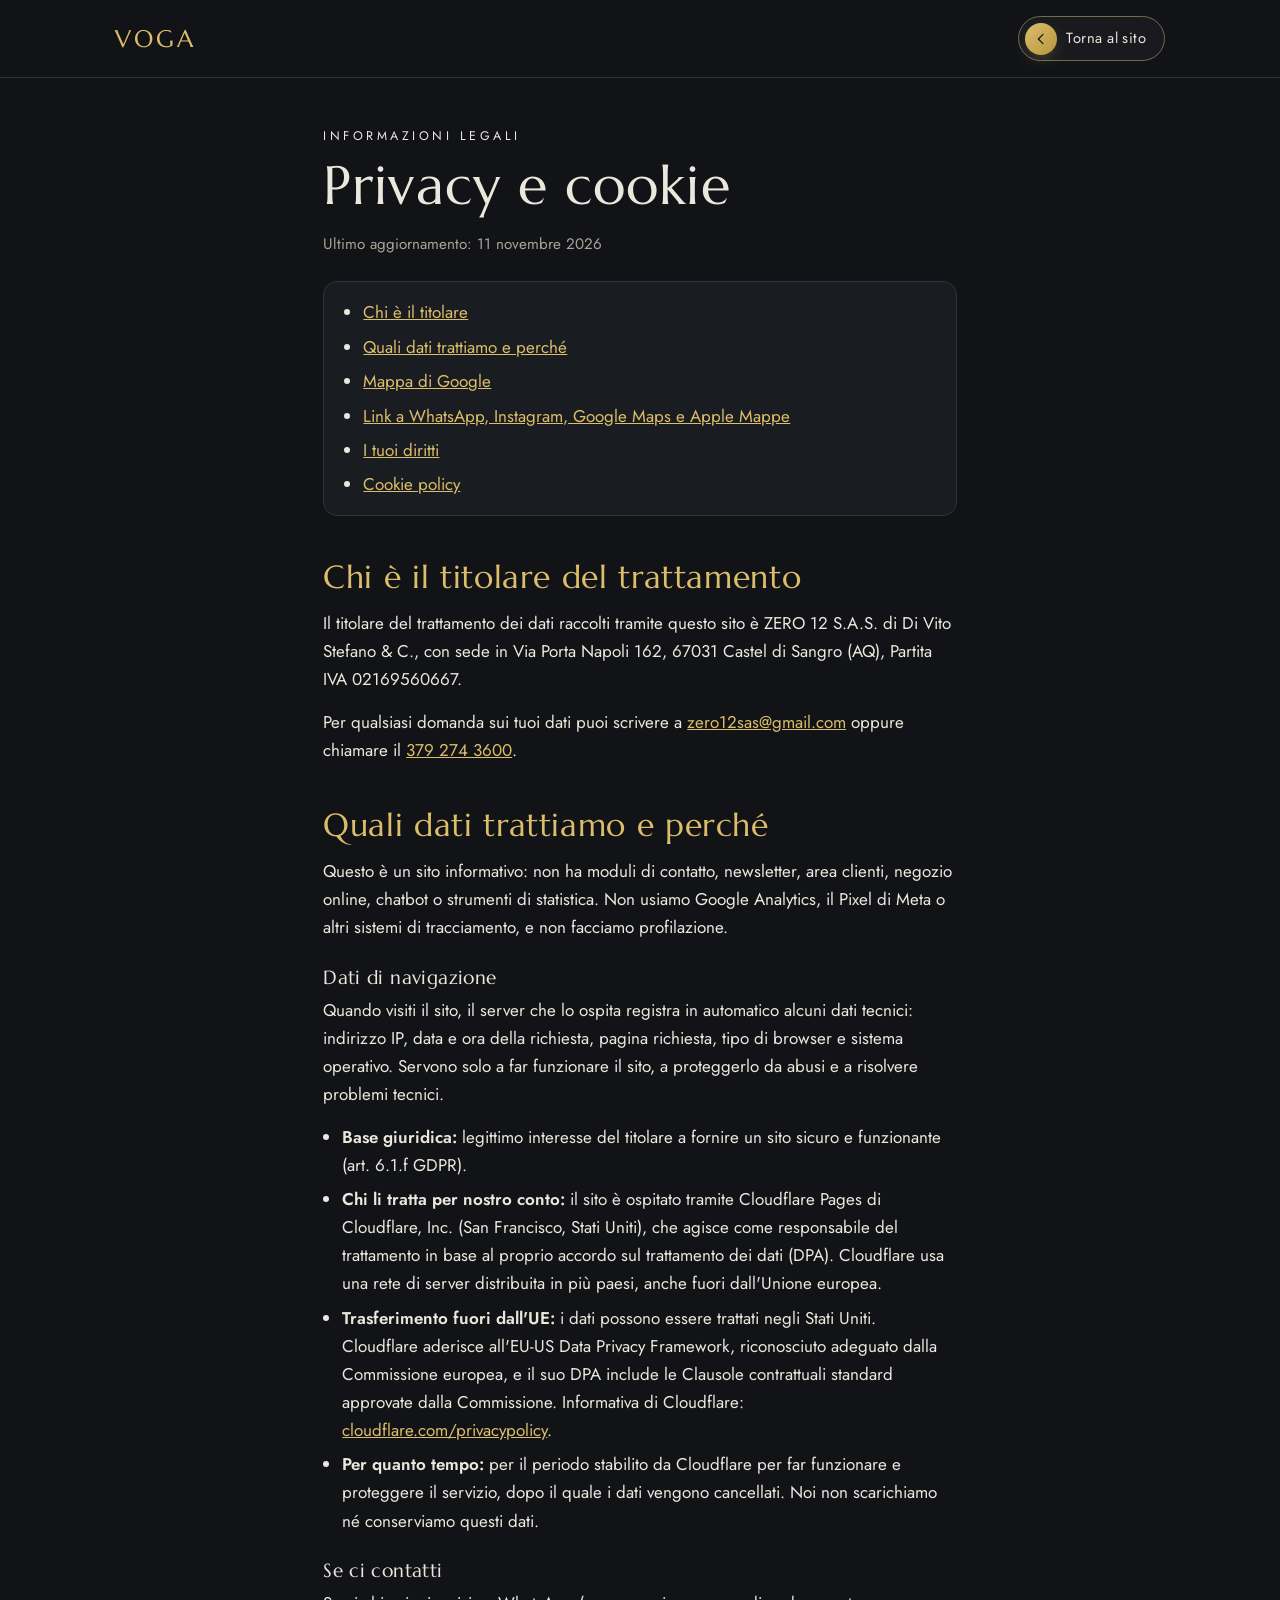
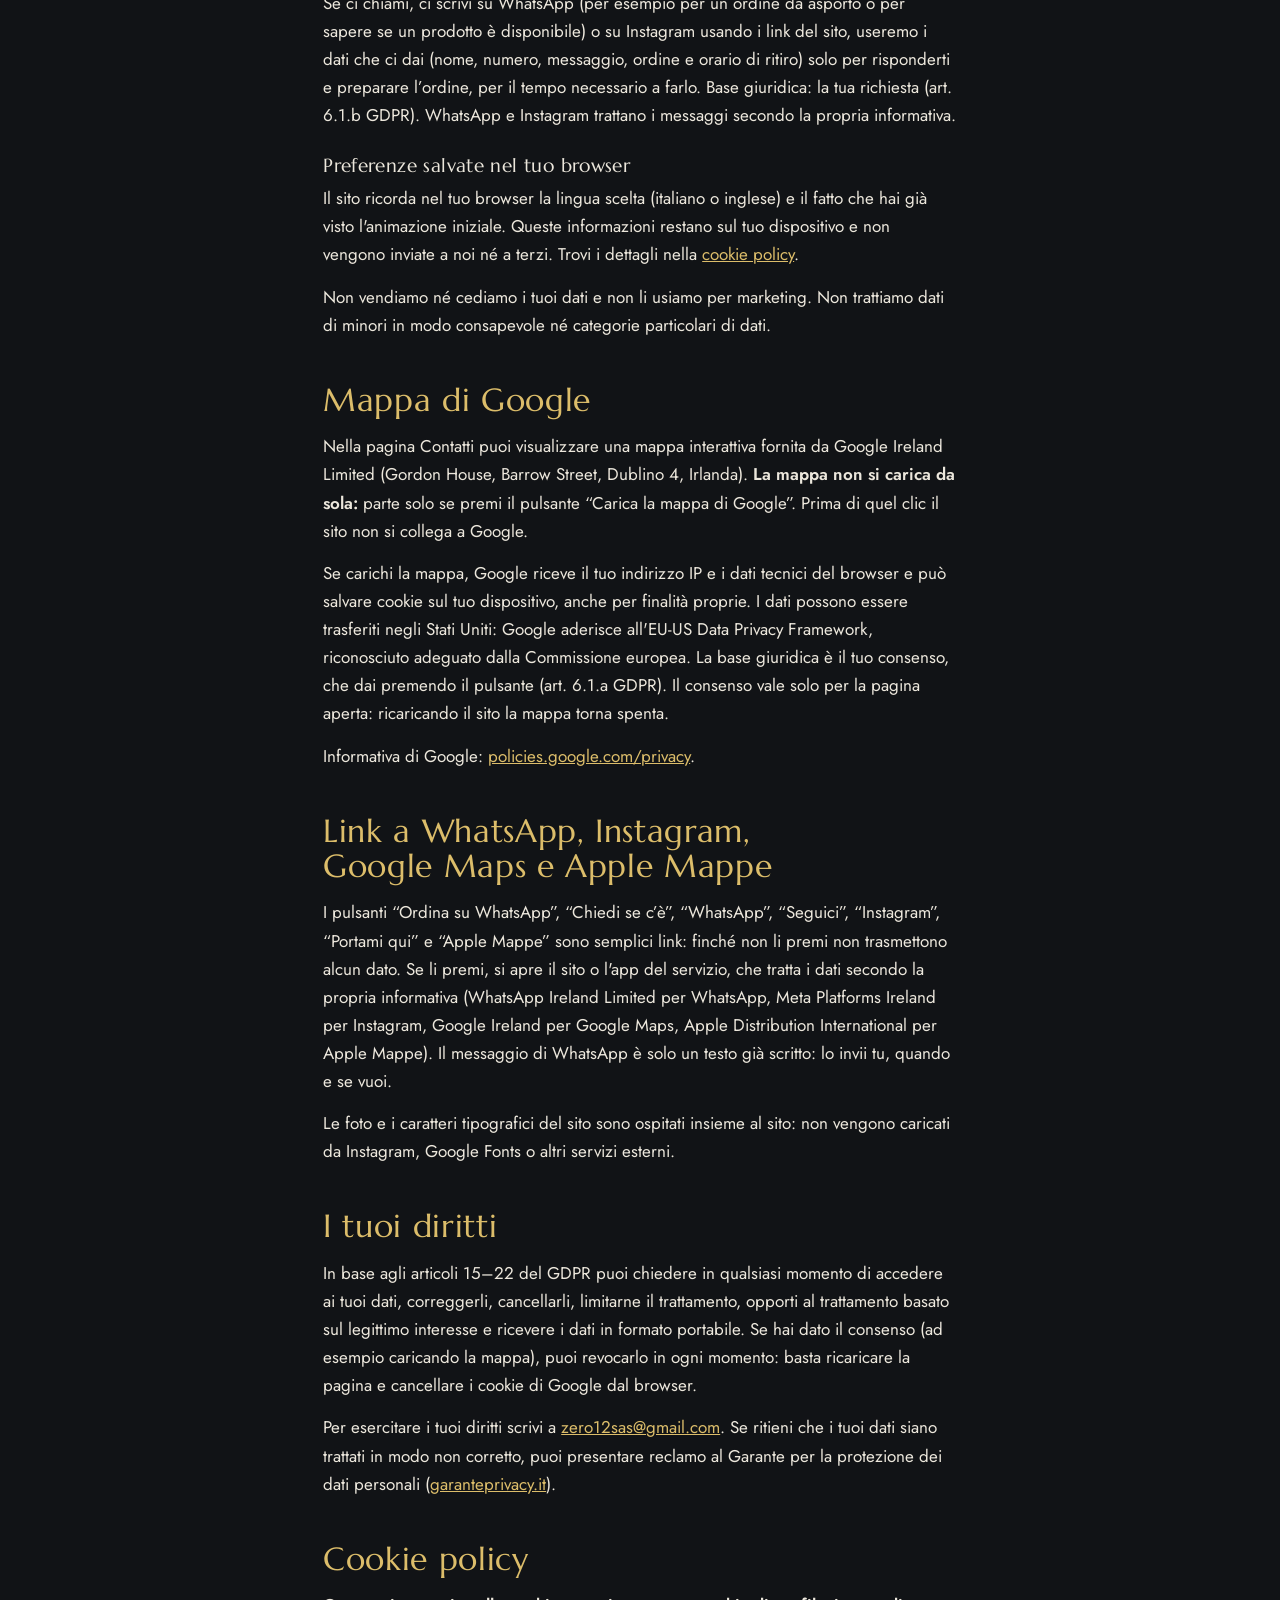
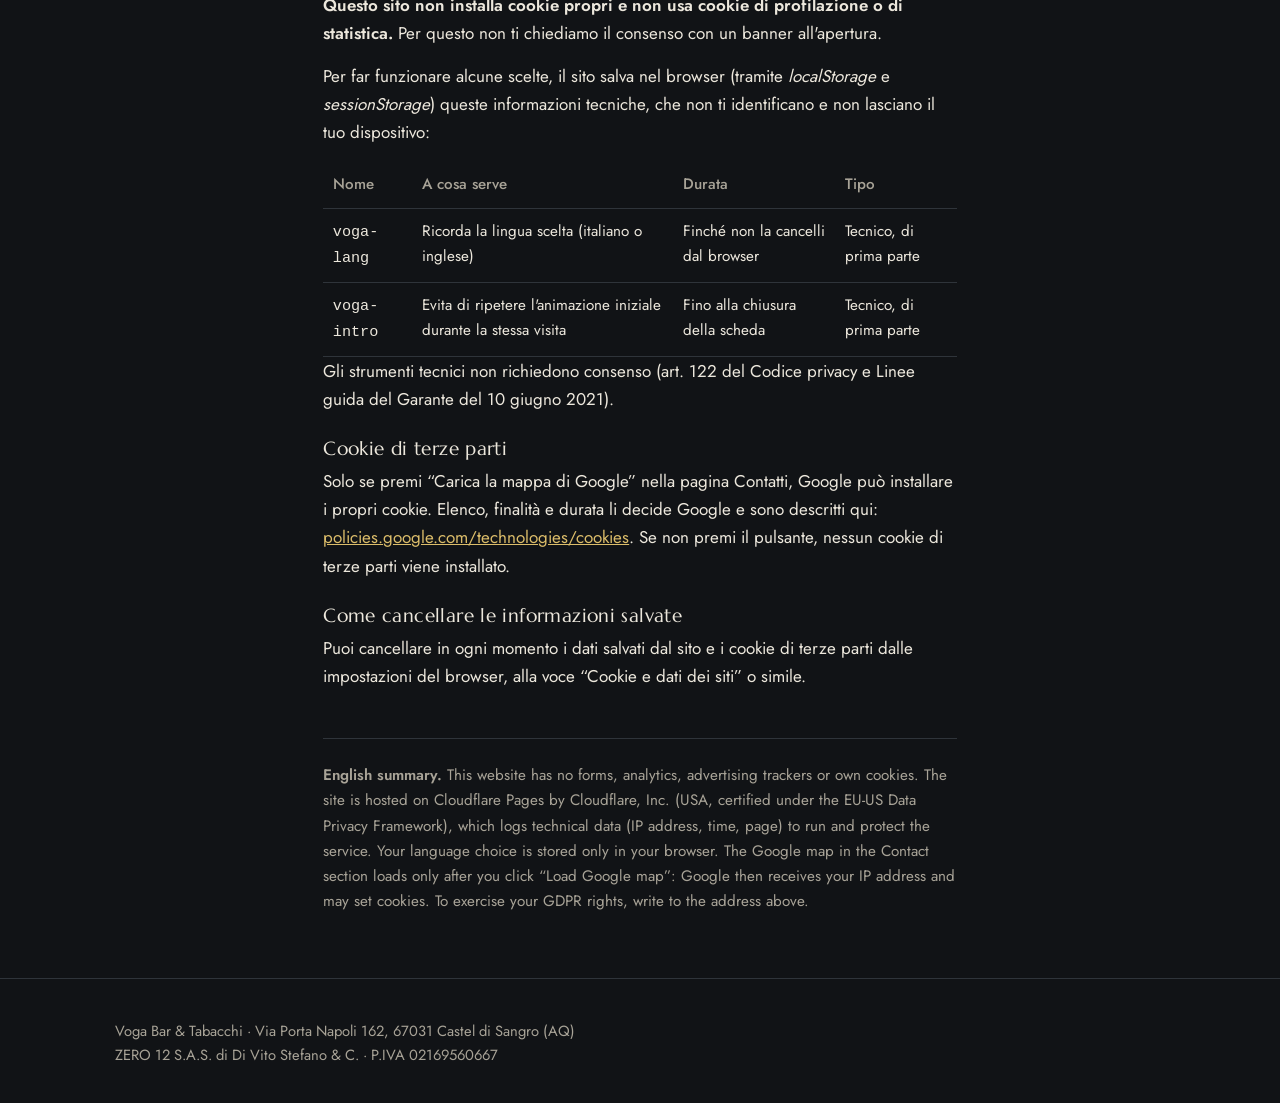
==== commit 07800045: "Add files via upload" ====
--- a/privacy.html
+++ b/privacy.html
@@ -78,9 +78,9 @@
   <p>Quando visiti il sito, il server che lo ospita registra in automatico alcuni dati tecnici: indirizzo IP, data e ora della richiesta, pagina richiesta, tipo di browser e sistema operativo. Servono solo a far funzionare il sito, a proteggerlo da abusi e a risolvere problemi tecnici.</p>
   <ul>
     <li><strong>Base giuridica:</strong> legittimo interesse del titolare a fornire un sito sicuro e funzionante (art. 6.1.f GDPR).</li>
-    <li><strong>Chi li tratta per nostro conto:</strong> il sito è ospitato da Netlify, Inc. (101 2nd Street, San Francisco, CA 94105, Stati Uniti), che agisce come responsabile del trattamento in base al proprio accordo sul trattamento dei dati (DPA), incluso nelle sue condizioni di servizio. Netlify usa una rete di server distribuita in più paesi, anche fuori dall'Unione europea.</li>
-    <li><strong>Trasferimento fuori dall'UE:</strong> i dati possono essere trattati negli Stati Uniti. Netlify aderisce all'EU-US Data Privacy Framework, riconosciuto adeguato dalla Commissione europea, e il suo DPA include le Clausole contrattuali standard approvate dalla Commissione. Informativa di Netlify: <a href="https://www.netlify.com/privacy/" target="_blank" rel="noopener">netlify.com/privacy</a>.</li>
-    <li><strong>Per quanto tempo:</strong> per il periodo stabilito da Netlify per far funzionare e proteggere il servizio, dopo il quale i dati vengono cancellati. Noi non scarichiamo né conserviamo questi dati.</li>
+    <li><strong>Chi li tratta per nostro conto:</strong> il sito è ospitato tramite Cloudflare Pages di Cloudflare, Inc. (San Francisco, Stati Uniti), che agisce come responsabile del trattamento in base al proprio accordo sul trattamento dei dati (DPA). Cloudflare usa una rete di server distribuita in più paesi, anche fuori dall'Unione europea.</li>
+    <li><strong>Trasferimento fuori dall'UE:</strong> i dati possono essere trattati negli Stati Uniti. Cloudflare aderisce all'EU-US Data Privacy Framework, riconosciuto adeguato dalla Commissione europea, e il suo DPA include le Clausole contrattuali standard approvate dalla Commissione. Informativa di Cloudflare: <a href="https://www.cloudflare.com/privacypolicy/" target="_blank" rel="noopener">cloudflare.com/privacypolicy</a>.</li>
+    <li><strong>Per quanto tempo:</strong> per il periodo stabilito da Cloudflare per far funzionare e proteggere il servizio, dopo il quale i dati vengono cancellati. Noi non scarichiamo né conserviamo questi dati.</li>
   </ul>
 
   <h3>Se ci contatti</h3>
@@ -124,7 +124,7 @@
   <h3>Come cancellare le informazioni salvate</h3>
   <p>Puoi cancellare in ogni momento i dati salvati dal sito e i cookie di terze parti dalle impostazioni del browser, alla voce “Cookie e dati dei siti” o simile.</p>
 
-  <p class="en-note" lang="en"><strong>English summary.</strong> This website has no forms, analytics, advertising trackers or own cookies. The site is hosted by Netlify, Inc. (USA, certified under the EU-US Data Privacy Framework), which logs technical data (IP address, time, page) to run and protect the service. Your language choice is stored only in your browser. The Google map in the Contact section loads only after you click “Load Google map”: Google then receives your IP address and may set cookies. To exercise your GDPR rights, write to the address above.</p>
+  <p class="en-note" lang="en"><strong>English summary.</strong> This website has no forms, analytics, advertising trackers or own cookies. The site is hosted on Cloudflare Pages by Cloudflare, Inc. (USA, certified under the EU-US Data Privacy Framework), which logs technical data (IP address, time, page) to run and protect the service. Your language choice is stored only in your browser. The Google map in the Contact section loads only after you click “Load Google map”: Google then receives your IP address and may set cookies. To exercise your GDPR rights, write to the address above.</p>
 </main>
 
 <footer class="site-foot">
